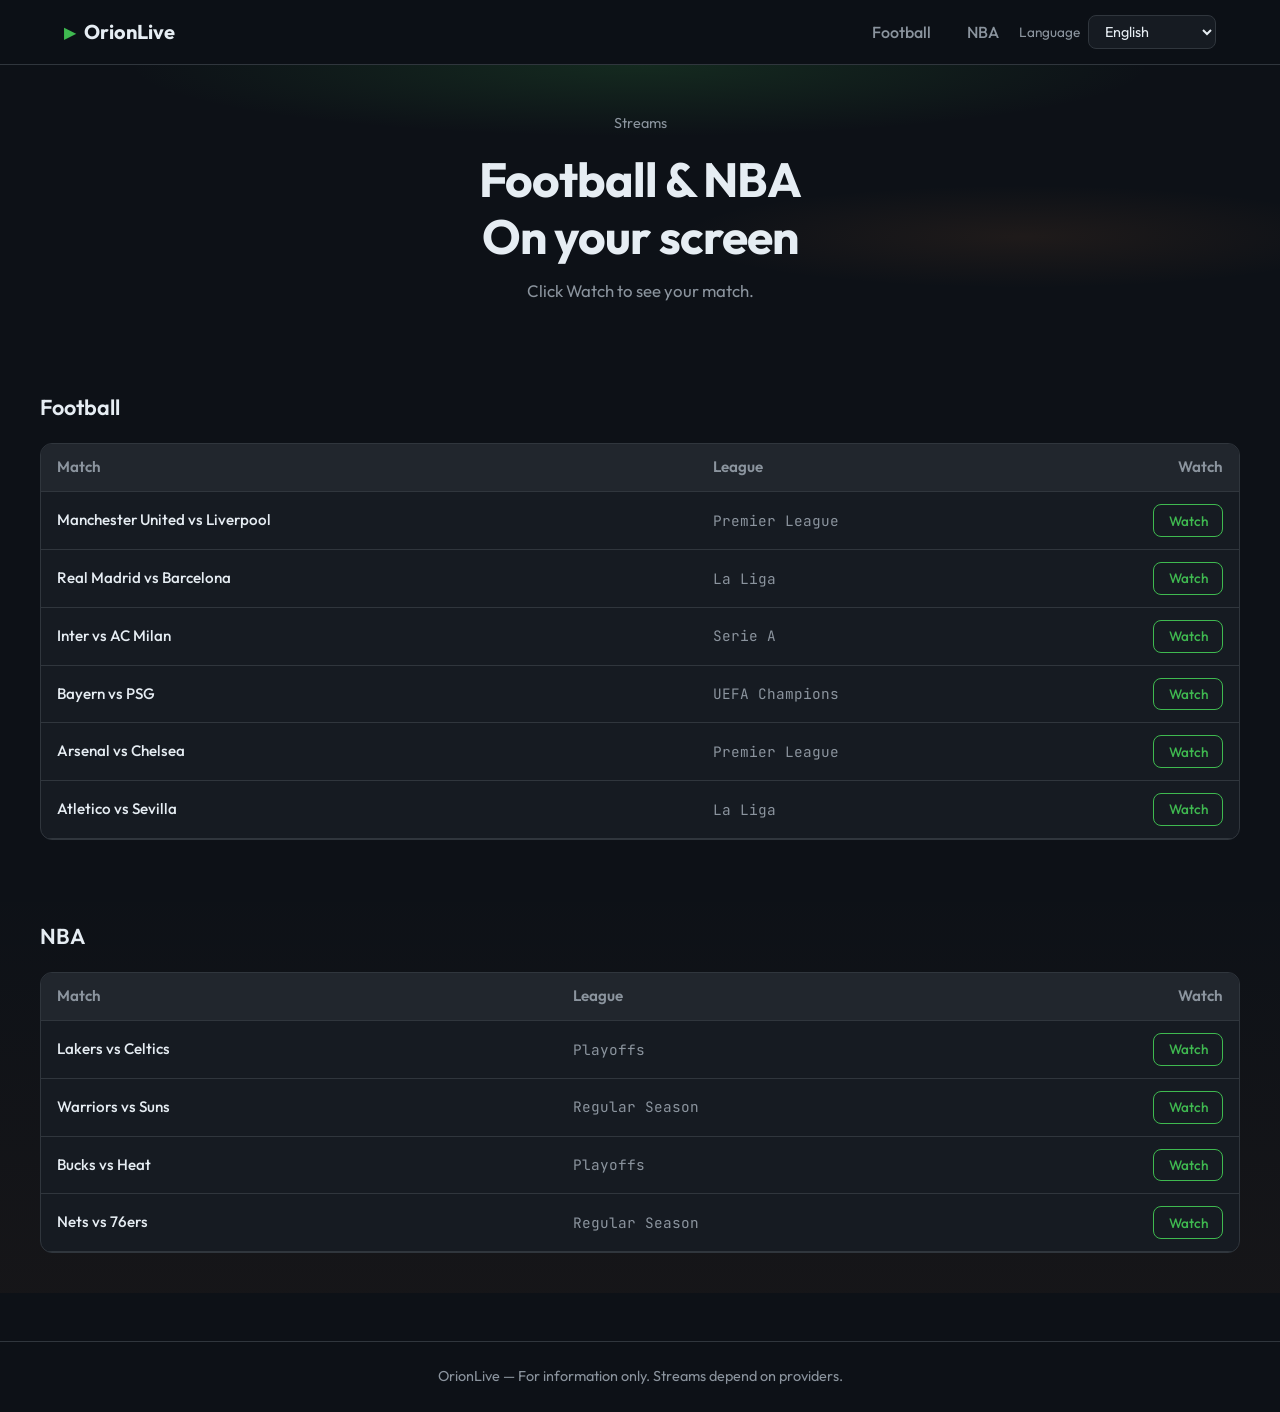
==== index.html @ 569147b7 "OrionLive: Football & NBA streams site with player and multi-language Made-with: Cursor" ====
<!DOCTYPE html>
<html lang="en">
<head>
  <meta charset="UTF-8">
  <meta name="viewport" content="width=device-width, initial-scale=1.0">
  <title>OrionLive — Football & NBA Streams</title>
  <link rel="preconnect" href="https://fonts.googleapis.com">
  <link rel="preconnect" href="https://fonts.gstatic.com" crossorigin>
  <link href="https://fonts.googleapis.com/css2?family=Outfit:wght@300;400;600;700&family=JetBrains+Mono:wght@400;500&display=swap" rel="stylesheet">
  <link rel="stylesheet" href="styles.css">
</head>
<body>
  <header class="header">
    <div class="header-inner">
      <a href="#" class="logo">
        <span class="logo-icon">▶</span>
        <span>OrionLive</span>
      </a>
      <nav class="nav">
        <a href="#football" class="nav-link active" data-i18n="nav.football">Football</a>
        <a href="#nba" class="nav-link" data-i18n="nav.nba">NBA</a>
        <div class="lang-wrap">
          <label for="langSelect" class="lang-label" data-i18n="nav.language">Language</label>
          <select id="langSelect" class="lang-select" aria-label="Language">
            <option value="en">English</option>
            <option value="sq">Shqip</option>
            <option value="es">Español</option>
            <option value="fr">Français</option>
            <option value="de">Deutsch</option>
            <option value="it">Italiano</option>
            <option value="pt">Português</option>
            <option value="tr">Türkçe</option>
            <option value="ru">Русский</option>
            <option value="zh">中文</option>
            <option value="ar">العربية</option>
            <option value="hi">हिन्दी</option>
            <option value="nl">Nederlands</option>
            <option value="pl">Polski</option>
            <option value="el">Ελληνικά</option>
          </select>
        </div>
      </nav>
      <button class="menu-btn" aria-label="Menu">
        <span></span>
        <span></span>
        <span></span>
      </button>
    </div>
  </header>

  <main>
    <section class="hero">
      <div class="hero-bg"></div>
      <div class="hero-content">
        <p class="hero-badge" data-i18n="hero.badge">Streams</p>
        <h1><span data-i18n="hero.title">Football & NBA</span><br><span data-i18n="hero.subtitle">On your screen</span></h1>
        <p class="hero-desc" data-i18n="hero.desc">Click Watch to see your match.</p>
      </div>
    </section>

    

    <section id="football" class="section">
      <div class="container">
        <h2 class="section-title" data-i18n="section.football">Football</h2>
        <div class="stream-table-wrap">
          <table class="stream-table">
            <thead>
              <tr>
                <th data-i18n="table.match">Match</th>
                <th data-i18n="table.league">League</th>
                <th class="th-watch" data-i18n="table.watch">Watch</th>
              </tr>
            </thead>
            <tbody id="footballStreams">
              <!-- Populated by JS -->
            </tbody>
          </table>
        </div>
      </div>
    </section>

    <section id="nba" class="section section-nba">
      <div class="container">
        <h2 class="section-title" data-i18n="section.nba">NBA</h2>
        <div class="stream-table-wrap">
          <table class="stream-table">
            <thead>
              <tr>
                <th data-i18n="table.match">Match</th>
                <th data-i18n="table.league">League</th>
                <th class="th-watch" data-i18n="table.watch">Watch</th>
              </tr>
            </thead>
            <tbody id="nbaStreams">
              <!-- Populated by JS -->
            </tbody>
          </table>
        </div>
      </div>
    </section>
  </main>

  <footer class="footer">
    <div class="container">
      <p data-i18n="footer.disclaimer">OrionLive — For information only. Streams depend on providers.</p>
    </div>
  </footer>

  <div class="modal" id="streamModal">
    <div class="modal-backdrop"></div>
    <div class="modal-content modal-links">
      <button class="modal-close" aria-label="Close">×</button>
      <div class="modal-header">
        <h3 id="modalTitle" data-i18n="modal.stream">Stream</h3>
      </div>
      <div class="modal-body">
        <div class="modal-links-step" id="modalLinksStep">
          <p class="modal-links-intro" data-i18n="links.choose">Choose a link to watch on the page:</p>
          <div class="links-buttons" id="linksButtons">
            <!-- Link 1, 2, 3, 4 filled by JS -->
          </div>
        </div>
        <div class="modal-stream-step" id="modalStreamStep" style="display: none;">
          <div class="stream-embed-in-modal" id="streamEmbedInModal"></div>
          <button type="button" class="btn-back-links" id="btnBackLinks">← Choose another link</button>
        </div>
        <p class="stream-note stream-note-links" data-i18n="modal.note">In <strong>app.js</strong> set <strong>link1</strong>, <strong>link2</strong>, <strong>link3</strong>, <strong>link4</strong> for each match.</p>
      </div>
    </div>
  </div>

  <script src="data.js"></script>
  <script src="app.js"></script>
</body>
</html>
---- styles.css ----
/* ===== OrionLive — Football & NBA Streams ===== */
:root {
  --bg-dark: #0d1117;
  --bg-card: #161b22;
  --bg-card-hover: #21262d;
  --border: #30363d;
  --text: #e6edf3;
  --text-muted: #8b949e;
  --accent: #3fb950;
  --accent-dim: #238636;
  --live: #f85149;
  --nba-orange: #f0883e;
  --football-green: #3fb950;
  --radius: 12px;
  --radius-sm: 8px;
  --shadow: 0 8px 24px rgba(0, 0, 0, 0.4);
  --font: 'Outfit', system-ui, sans-serif;
  --font-mono: 'JetBrains Mono', monospace;
}

*,
*::before,
*::after {
  box-sizing: border-box;
  margin: 0;
  padding: 0;
}

html {
  scroll-behavior: smooth;
}

body {
  font-family: var(--font);
  background: var(--bg-dark);
  color: var(--text);
  line-height: 1.5;
  min-height: 100vh;
  overflow-x: hidden;
}

/* ----- Header ----- */
.header {
  position: sticky;
  top: 0;
  z-index: 100;
  background: rgba(13, 17, 23, 0.9);
  backdrop-filter: blur(12px);
  border-bottom: 1px solid var(--border);
}

.header-inner {
  max-width: 1200px;
  margin: 0 auto;
  padding: 0.75rem 1.5rem;
  display: flex;
  align-items: center;
  justify-content: space-between;
}

.logo {
  display: inline-flex;
  align-items: center;
  gap: 0.5rem;
  color: var(--text);
  text-decoration: none;
  font-weight: 700;
  font-size: 1.25rem;
}

.logo-icon {
  color: var(--accent);
  font-size: 1rem;
}

.nav {
  display: flex;
  align-items: center;
  gap: 0.25rem;
}

.nav-link {
  color: var(--text-muted);
  text-decoration: none;
  padding: 0.5rem 1rem;
  border-radius: var(--radius-sm);
  font-weight: 500;
  transition: color 0.2s, background 0.2s;
}

.nav-link:hover {
  color: var(--text);
  background: var(--bg-card);
}

.nav-link.active {
  color: var(--accent);
  background: rgba(63, 185, 80, 0.12);
}

.lang-wrap {
  display: flex;
  align-items: center;
  gap: 0.5rem;
}

.lang-label {
  font-size: 0.85rem;
  color: var(--text-muted);
  white-space: nowrap;
}

.lang-select {
  font-family: var(--font);
  font-size: 0.9rem;
  padding: 0.4rem 0.75rem;
  border: 1px solid var(--border);
  border-radius: var(--radius-sm);
  background: var(--bg-card);
  color: var(--text);
  cursor: pointer;
  min-width: 8rem;
}

.lang-select:hover,
.lang-select:focus {
  border-color: var(--accent);
  outline: none;
}

.menu-btn {
  display: none;
  flex-direction: column;
  gap: 5px;
  background: none;
  border: none;
  cursor: pointer;
  padding: 8px;
  color: var(--text);
}

.menu-btn span {
  width: 22px;
  height: 2px;
  background: currentColor;
  border-radius: 1px;
}

/* ----- Hero ----- */
.hero {
  position: relative;
  min-height: 280px;
  display: flex;
  align-items: center;
  justify-content: center;
  padding: 3rem 1.5rem;
  overflow: hidden;
}

.hero-bg {
  position: absolute;
  inset: 0;
  background:
    radial-gradient(ellipse 80% 50% at 50% 0%, rgba(63, 185, 80, 0.15) 0%, transparent 50%),
    radial-gradient(ellipse 60% 40% at 80% 60%, rgba(240, 136, 62, 0.08) 0%, transparent 45%),
    linear-gradient(180deg, var(--bg-dark) 0%, #0d1117 100%);
}

.hero-content {
  position: relative;
  text-align: center;
  z-index: 1;
}

.hero-badge {
  color: var(--text-muted);
  font-size: 0.9rem;
  margin-bottom: 1rem;
}

.hero h1 {
  font-size: clamp(2rem, 5vw, 3rem);
  font-weight: 700;
  line-height: 1.2;
  margin-bottom: 0.75rem;
  letter-spacing: -0.02em;
}

.hero-desc {
  color: var(--text-muted);
  font-size: 1.05rem;
  max-width: 420px;
  margin: 0 auto;
}

/* ----- Sections ----- */
.section {
  padding: 2.5rem 1.5rem;
}

.section-nba {
  background: linear-gradient(180deg, transparent 0%, rgba(240, 136, 62, 0.04) 100%);
}

.container {
  max-width: 1200px;
  margin: 0 auto;
}

.section-title {
  font-size: 1.35rem;
  font-weight: 600;
  margin-bottom: 1.25rem;
  display: flex;
  align-items: center;
  gap: 0.5rem;
}

/* ----- Tabs ----- */
.category-tabs {
  display: flex;
  flex-wrap: wrap;
  gap: 0.5rem;
  margin-bottom: 1.5rem;
}

.tab-btn {
  font-family: var(--font);
  font-size: 0.9rem;
  font-weight: 500;
  padding: 0.5rem 1rem;
  border: 1px solid var(--border);
  border-radius: var(--radius-sm);
  background: var(--bg-card);
  color: var(--text-muted);
  cursor: pointer;
  transition: color 0.2s, border-color 0.2s, background 0.2s;
}

.tab-btn:hover {
  color: var(--text);
  border-color: var(--text-muted);
}

.tab-btn.active {
  background: var(--accent-dim);
  border-color: var(--accent);
  color: var(--text);
}

#nba .tab-btn.active {
  background: rgba(240, 136, 62, 0.2);
  border-color: var(--nba-orange);
}

/* ----- Stream table ----- */
.stream-table-wrap {
  overflow-x: auto;
  border: 1px solid var(--border);
  border-radius: var(--radius);
  background: var(--bg-card);
}

.stream-table {
  width: 100%;
  border-collapse: collapse;
  font-size: 0.95rem;
}

.stream-table th {
  text-align: left;
  padding: 0.75rem 1rem;
  font-weight: 600;
  color: var(--text-muted);
  border-bottom: 1px solid var(--border);
  background: var(--bg-card-hover);
}

.stream-table th.th-watch {
  text-align: right;
  width: 120px;
}

.stream-table td {
  padding: 0.75rem 1rem;
  border-bottom: 1px solid var(--border);
  vertical-align: middle;
}

.stream-table tbody tr.stream-row {
  cursor: pointer;
  transition: background 0.15s;
}

.stream-table tbody tr.stream-row:hover {
  background: var(--bg-card-hover);
}

.stream-table .td-match {
  font-weight: 500;
}

.stream-table .td-league {
  color: var(--text-muted);
  font-family: var(--font-mono);
  font-size: 0.9rem;
}

.stream-table .td-watch {
  text-align: right;
}

.btn-watch {
  font-family: var(--font);
  font-size: 0.85rem;
  font-weight: 500;
  padding: 0.4rem 0.9rem;
  border: 1px solid var(--accent);
  border-radius: var(--radius-sm);
  background: transparent;
  color: var(--accent);
  cursor: pointer;
  transition: background 0.2s, color 0.2s;
}

.btn-watch:hover {
  background: var(--accent);
  color: #fff;
}

.stream-empty {
  text-align: center;
  padding: 2rem 1rem;
  color: var(--text-muted);
  font-size: 1rem;
}

/* ----- Footer ----- */
.footer {
  margin-top: 3rem;
  padding: 1.5rem;
  border-top: 1px solid var(--border);
  text-align: center;
}

.footer p {
  font-size: 0.9rem;
  color: var(--text-muted);
}

/* ----- Modal ----- */
.modal {
  position: fixed;
  inset: 0;
  z-index: 200;
  display: flex;
  align-items: center;
  justify-content: center;
  padding: 1rem;
  opacity: 0;
  visibility: hidden;
  transition: opacity 0.25s, visibility 0.25s;
}

.modal.is-open {
  opacity: 1;
  visibility: visible;
}

.modal-backdrop {
  position: absolute;
  inset: 0;
  background: rgba(0, 0, 0, 0.75);
  cursor: pointer;
}

.modal-content {
  position: relative;
  width: 100%;
  max-width: 900px;
  max-height: 90vh;
  background: var(--bg-card);
  border: 1px solid var(--border);
  border-radius: var(--radius);
  box-shadow: var(--shadow);
  overflow: hidden;
  transform: scale(0.95);
  transition: transform 0.25s;
}

.modal.is-open .modal-content {
  transform: scale(1);
}

.modal-close {
  position: absolute;
  top: 1rem;
  right: 1rem;
  z-index: 10;
  width: 40px;
  height: 40px;
  border: none;
  border-radius: var(--radius-sm);
  background: rgba(255, 255, 255, 0.1);
  color: var(--text);
  font-size: 1.5rem;
  line-height: 1;
  cursor: pointer;
  transition: background 0.2s;
}

.modal-close:hover {
  background: rgba(255, 255, 255, 0.2);
}

.modal-header {
  padding: 1.25rem 1.5rem;
  border-bottom: 1px solid var(--border);
  display: flex;
  align-items: center;
  gap: 0.5rem;
}

.modal-header h3 {
  font-size: 1.1rem;
  font-weight: 600;
}

.modal-body {
  padding: 1.5rem;
}

.stream-embed {
  aspect-ratio: 16 / 9;
  background: var(--bg-dark);
  border-radius: var(--radius-sm);
  display: flex;
  align-items: center;
  justify-content: center;
  margin-bottom: 1rem;
  overflow: hidden;
}

.stream-placeholder {
  color: var(--text-muted);
  font-size: 0.95rem;
}

.stream-embed iframe {
  width: 100%;
  height: 100%;
  border: none;
}

.stream-note {
  font-size: 0.85rem;
  color: var(--text-muted);
}

.modal-links .modal-body {
  min-width: 280px;
}

.stream-embed-in-modal {
  aspect-ratio: 16 / 9;
  background: var(--bg-dark);
  border-radius: var(--radius-sm);
  overflow: hidden;
  margin-bottom: 1rem;
}

.stream-embed-in-modal iframe {
  width: 100%;
  height: 100%;
  border: none;
}

.btn-back-links {
  font-family: var(--font);
  font-size: 0.9rem;
  padding: 0.5rem 1rem;
  border: 1px solid var(--border);
  border-radius: var(--radius-sm);
  background: var(--bg-card);
  color: var(--text-muted);
  cursor: pointer;
}

.btn-back-links:hover {
  color: var(--text);
  border-color: var(--accent);
}

.modal-links-intro {
  margin-bottom: 1rem;
  color: var(--text-muted);
  font-size: 0.95rem;
}

.links-buttons {
  display: flex;
  flex-wrap: wrap;
  gap: 0.75rem;
  margin-bottom: 1.25rem;
}

.btn-link-option {
  font-family: var(--font);
  font-size: 1rem;
  font-weight: 500;
  padding: 0.6rem 1.25rem;
  border: 1px solid var(--accent);
  border-radius: var(--radius-sm);
  background: transparent;
  color: var(--accent);
  cursor: pointer;
  transition: background 0.2s, color 0.2s;
}

.btn-link-option:hover {
  background: var(--accent);
  color: #fff;
}

.stream-note-links {
  margin-bottom: 0;
}

/* ----- Mobile ----- */
@media (max-width: 768px) {
  .nav {
    position: fixed;
    top: 0;
    right: 0;
    height: 100vh;
    width: 260px;
    background: var(--bg-card);
    border-left: 1px solid var(--border);
    flex-direction: column;
    padding: 4rem 1.5rem 1.5rem;
    gap: 0.5rem;
    transform: translateX(100%);
    transition: transform 0.25s;
    z-index: 99;
  }

  .nav.is-open {
    transform: translateX(0);
  }

  .menu-btn {
    display: flex;
  }

  .stream-table-wrap {
    margin: 0 -0.5rem;
  }

  .lang-wrap {
    width: 100%;
  }

  .lang-select {
    flex: 1;
    min-width: 0;
  }
}

/* ----- RTL (e.g. Arabic) ----- */
[dir="rtl"] .header-inner {
  direction: rtl;
}

[dir="rtl"] .nav {
  direction: rtl;
}

@media (max-width: 768px) {
  [dir="rtl"] .nav {
    right: auto;
    left: 0;
    border-left: none;
    border-right: 1px solid var(--border);
    transform: translateX(-100%);
  }

  [dir="rtl"] .nav.is-open {
    transform: translateX(0);
  }
}
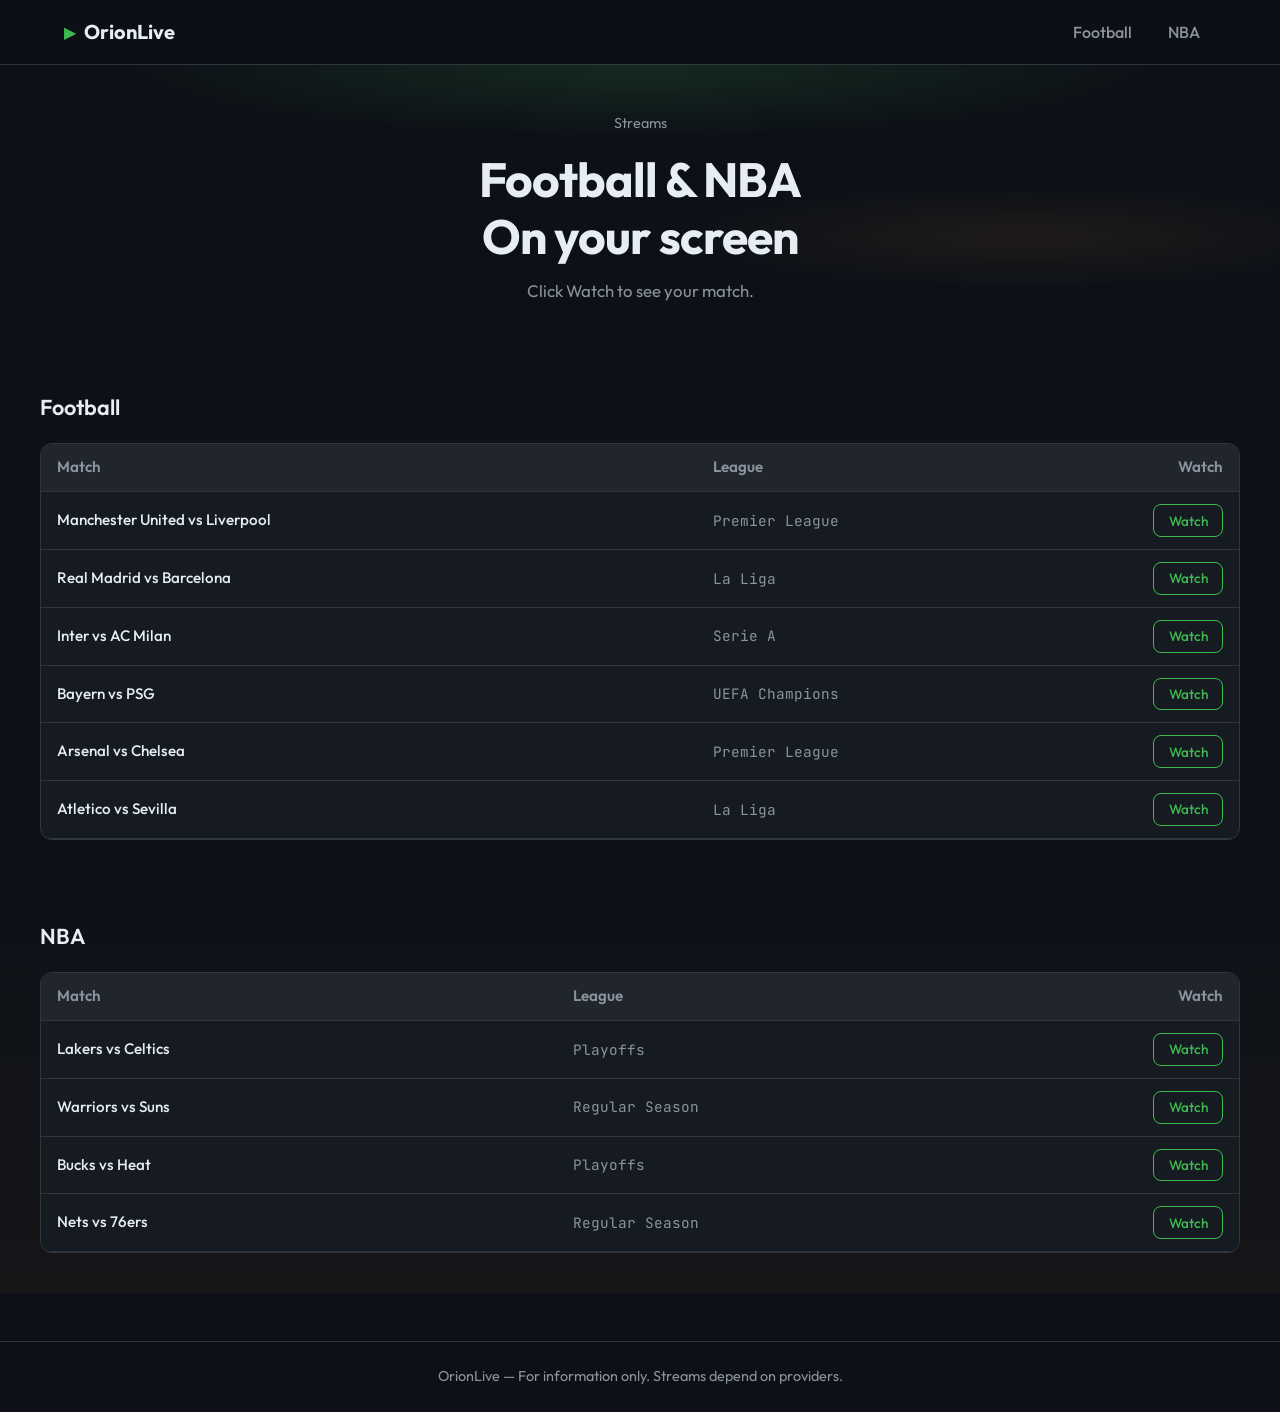
==== commit a393d22b: "English only, update comments and data Made-with: Cursor" ====
--- a/index.html
+++ b/index.html
@@ -19,26 +19,6 @@
       <nav class="nav">
         <a href="#football" class="nav-link active" data-i18n="nav.football">Football</a>
         <a href="#nba" class="nav-link" data-i18n="nav.nba">NBA</a>
-        <div class="lang-wrap">
-          <label for="langSelect" class="lang-label" data-i18n="nav.language">Language</label>
-          <select id="langSelect" class="lang-select" aria-label="Language">
-            <option value="en">English</option>
-            <option value="sq">Shqip</option>
-            <option value="es">Español</option>
-            <option value="fr">Français</option>
-            <option value="de">Deutsch</option>
-            <option value="it">Italiano</option>
-            <option value="pt">Português</option>
-            <option value="tr">Türkçe</option>
-            <option value="ru">Русский</option>
-            <option value="zh">中文</option>
-            <option value="ar">العربية</option>
-            <option value="hi">हिन्दी</option>
-            <option value="nl">Nederlands</option>
-            <option value="pl">Polski</option>
-            <option value="el">Ελληνικά</option>
-          </select>
-        </div>
       </nav>
       <button class="menu-btn" aria-label="Menu">
         <span></span>
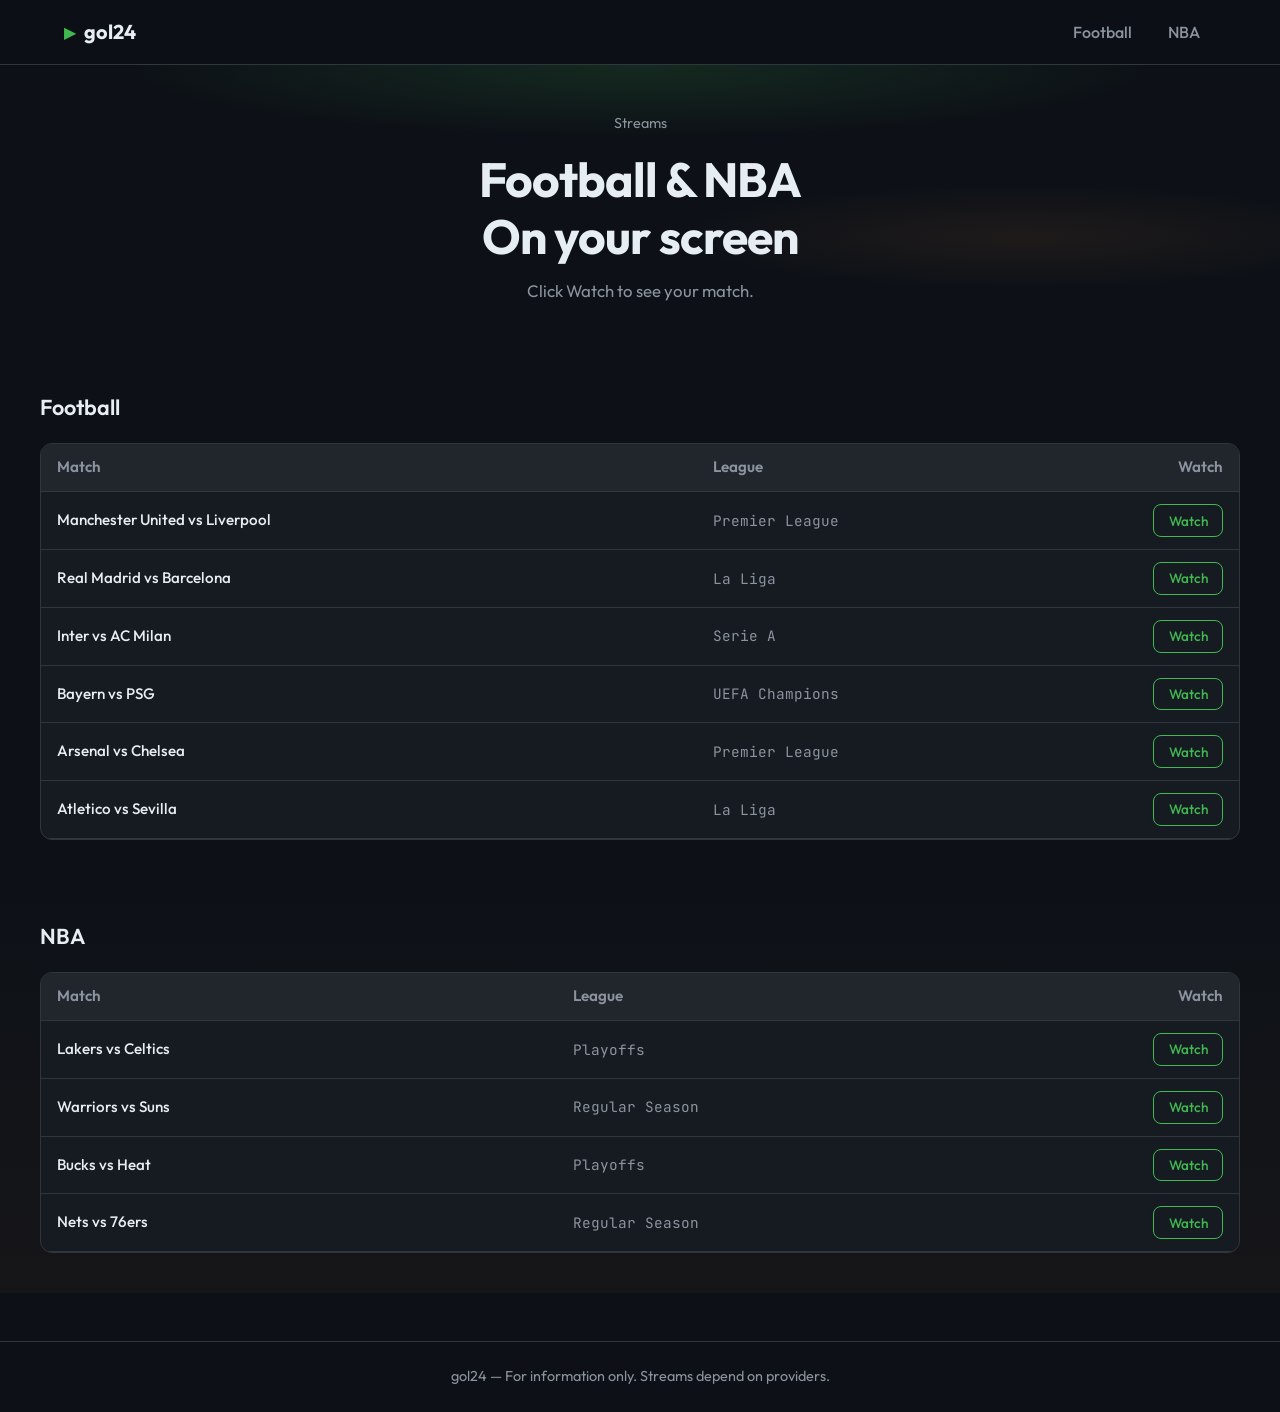
==== commit 45d075b8: "Rename site to gol24 Made-with: Cursor" ====
--- a/index.html
+++ b/index.html
@@ -3,7 +3,7 @@
 <head>
   <meta charset="UTF-8">
   <meta name="viewport" content="width=device-width, initial-scale=1.0">
-  <title>OrionLive — Football & NBA Streams</title>
+  <title>gol24 — Football & NBA Streams</title>
   <link rel="preconnect" href="https://fonts.googleapis.com">
   <link rel="preconnect" href="https://fonts.gstatic.com" crossorigin>
   <link href="https://fonts.googleapis.com/css2?family=Outfit:wght@300;400;600;700&family=JetBrains+Mono:wght@400;500&display=swap" rel="stylesheet">
@@ -14,7 +14,7 @@
     <div class="header-inner">
       <a href="#" class="logo">
         <span class="logo-icon">▶</span>
-        <span>OrionLive</span>
+        <span>gol24</span>
       </a>
       <nav class="nav">
         <a href="#football" class="nav-link active" data-i18n="nav.football">Football</a>
@@ -83,7 +83,7 @@
 
   <footer class="footer">
     <div class="container">
-      <p data-i18n="footer.disclaimer">OrionLive — For information only. Streams depend on providers.</p>
+      <p data-i18n="footer.disclaimer">gol24 — For information only. Streams depend on providers.</p>
     </div>
   </footer>
 
--- a/styles.css
+++ b/styles.css
@@ -1,4 +1,4 @@
-/* ===== OrionLive — Football & NBA Streams ===== */
+/* ===== gol24 — Football & NBA Streams ===== */
 :root {
   --bg-dark: #0d1117;
   --bg-card: #161b22;
